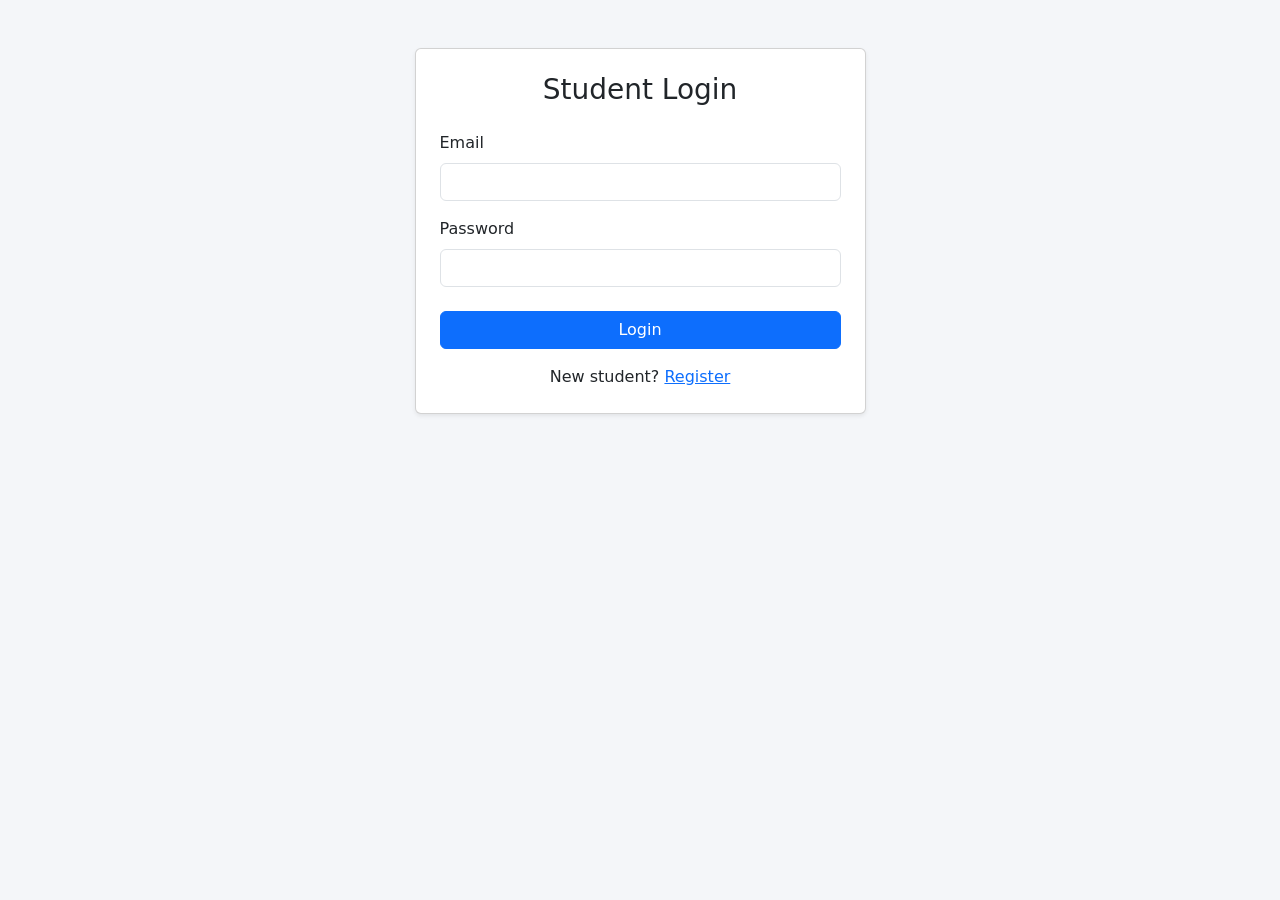
==== index.html @ 81b1f2cc "Quiz Project" ====
<!DOCTYPE html>
<html lang="en">
<head>
  <meta charset="UTF-8">
  <meta name="viewport" content="width=device-width, initial-scale=1.0">
  <title>Login | Student Quiz</title>
  <link href="https://cdn.jsdelivr.net/npm/bootstrap@5.3.8/dist/css/bootstrap.min.css" rel="stylesheet" integrity="sha384-sRIl4kxILFvY47J16cr9ZwB07vP4J8+LH7qKQnuqkuIAvNWLzeN8tE5YBujZqJLB" crossorigin="anonymous">
  <link rel="stylesheet" href="css/style.css">
  <script src="js/auth.js" defer></script>
</head>
<body>
  <main class="container py-5">
    <div class="row justify-content-center">
      <div class="col-12 col-md-8 col-lg-5">
        <div class="card shadow-sm">
          <div class="card-body p-4">
            <h1 class="h3 text-center mb-4">Student Login</h1>
            <div id="message" class="alert alert-danger d-none" role="alert"></div>
            <form id="loginForm" novalidate>
              <div class="mb-3">
                <label for="email" class="form-label">Email</label>
                <input id="email" name="email" type="email" class="form-control" autocomplete="email" required>
              </div>
              <div class="mb-4">
                <label for="password" class="form-label">Password</label>
                <input id="password" name="password" type="password" class="form-control" autocomplete="current-password" required>
              </div>
              <button type="submit" class="btn btn-primary w-100">Login</button>
            </form>
            <p class="text-center mt-3 mb-0">New student? <a href="register.html">Register</a></p>
          </div>
        </div>
      </div>
    </div>
  </main>
</body>
</html>
---- css/style.css ----
body {
  background-color: #f4f6f9;
}

.progress {
  height: 10px;
}

.answer-option {
  transition: background-color 0.2s;
}

.answer-option:hover {
  background-color: #eef4ff;
}
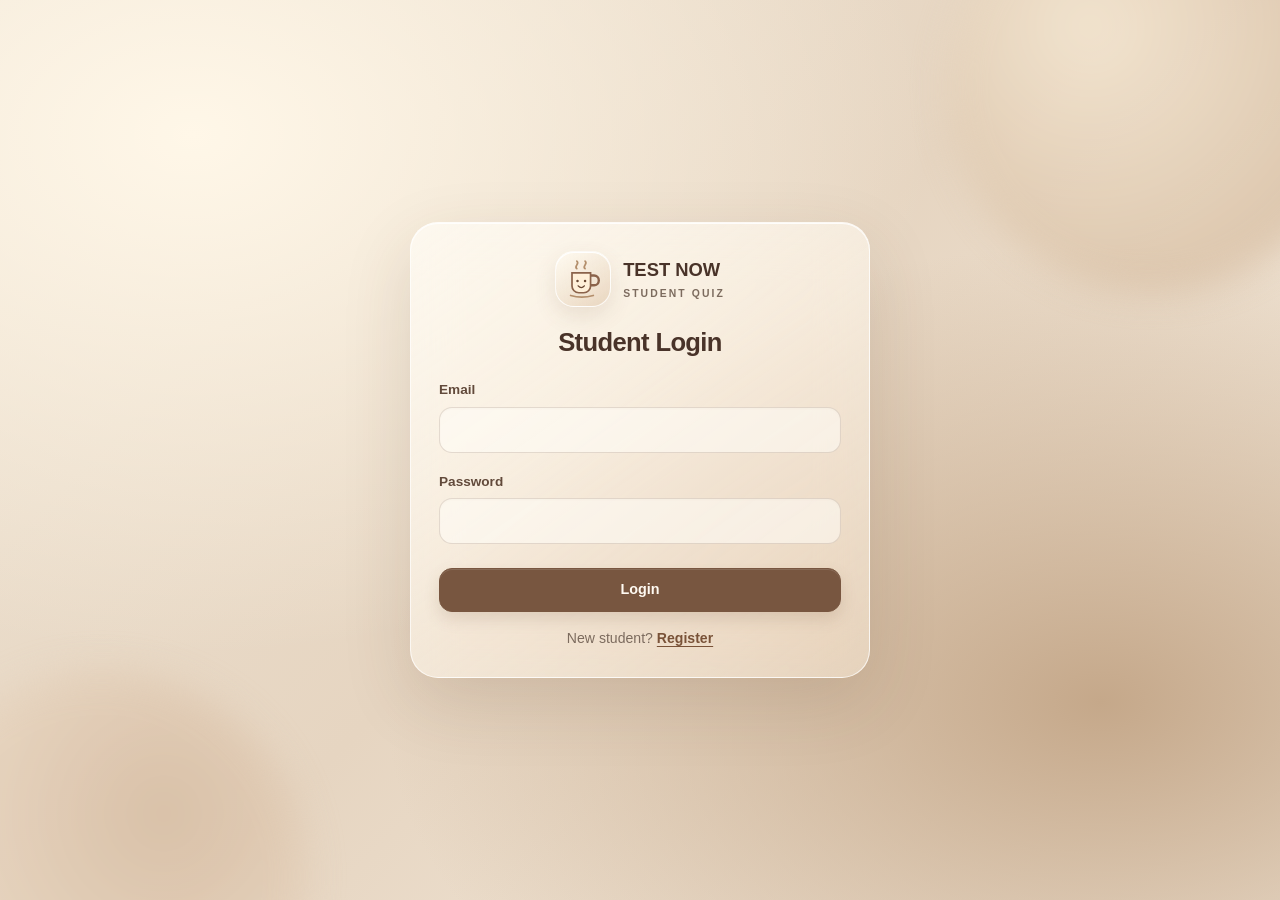
==== commit 05ca53d0: "update css" ====
--- a/index.html
+++ b/index.html
@@ -3,18 +3,35 @@
 <head>
   <meta charset="UTF-8">
   <meta name="viewport" content="width=device-width, initial-scale=1.0">
-  <title>Login | Student Quiz</title>
+  <title> Student Quiz</title>
   <link href="https://cdn.jsdelivr.net/npm/bootstrap@5.3.8/dist/css/bootstrap.min.css" rel="stylesheet" integrity="sha384-sRIl4kxILFvY47J16cr9ZwB07vP4J8+LH7qKQnuqkuIAvNWLzeN8tE5YBujZqJLB" crossorigin="anonymous">
   <link rel="stylesheet" href="css/style.css">
   <script src="js/auth.js" defer></script>
 </head>
-<body>
-  <main class="container py-5">
+<body class="auth-page login-page">
+  <main class="container app-shell">
     <div class="row justify-content-center">
       <div class="col-12 col-md-8 col-lg-5">
-        <div class="card shadow-sm">
-          <div class="card-body p-4">
-            <h1 class="h3 text-center mb-4">Student Login</h1>
+        <div class="card glass-card">
+          <div class="card-body">
+            <div class="brand-lockup">
+              <span class="brand-logo" aria-hidden="true">
+                <svg viewBox="0 0 64 64" xmlns="http://www.w3.org/2000/svg" fill="none">
+                  <path d="M43 27h5a7 7 0 0 1 0 14h-5" stroke="#8b634b" stroke-width="3.5" stroke-linecap="round"/>
+                  <path d="M16 23h27v19a10 10 0 0 1-10 10h-7a10 10 0 0 1-10-10V23Z" fill="#fff0d9" stroke="#8b634b" stroke-width="2.5"/>
+                  <path d="M23 17c-5-4 5-7 0-11m12 11c-5-4 5-7 0-11" stroke="#b38e6b" stroke-width="2.5" stroke-linecap="round"/>
+                  <circle cx="24" cy="35" r="1.8" fill="#674632"/>
+                  <circle cx="35" cy="35" r="1.8" fill="#674632"/>
+                  <path d="M25 42q4.5 5 9 0" stroke="#674632" stroke-width="2" stroke-linecap="round"/>
+                  <path d="M14 56q16 5 33 0" stroke="#b38e6b" stroke-width="2.5" stroke-linecap="round"/>
+                </svg>
+              </span>
+              <div class="brand-name">
+                <strong lang="ar" dir="rtl">TEST NOW </strong>
+                <span>STUDENT QUIZ</span>
+              </div>
+            </div>
+            <h1 class="h3 text-center page-title">Student Login</h1>
             <div id="message" class="alert alert-danger d-none" role="alert"></div>
             <form id="loginForm" novalidate>
               <div class="mb-3">
@@ -27,7 +44,7 @@
               </div>
               <button type="submit" class="btn btn-primary w-100">Login</button>
             </form>
-            <p class="text-center mt-3 mb-0">New student? <a href="register.html">Register</a></p>
+            <p class="text-center auth-footer">New student? <a href="register.html">Register</a></p>
           </div>
         </div>
       </div>
--- a/css/style.css
+++ b/css/style.css
@@ -1,15 +1,755 @@
+:root {
+  --espresso: #493329;
+  --coffee: #785640;
+  --latte: #c8a98d;
+  --cream: #fff8ef;
+  --muted: #7c6b5e;
+}
+
+* {
+  box-sizing: border-box;
+}
+
+html {
+  min-height: 100%;
+  background: #eee2d3;
+}
+
 body {
-  background-color: #f4f6f9;
+  min-height: 100vh;
+  min-height: 100svh;
+  margin: 0;
+  overflow-x: hidden;
+  color: var(--espresso);
+  font-family: "Segoe UI", Tahoma, Arial, sans-serif;
+  background:
+    radial-gradient(ellipse at 15% 15%, #fff7e8 0, transparent 48%),
+    radial-gradient(ellipse at 86% 78%, #c5a88a 0, transparent 46%),
+    linear-gradient(135deg, #eee3d3, #e6d5c1 50%, #f6ede0);
+  isolation: isolate;
+}
+
+body::before,
+body::after {
+  content: "";
+  position: fixed;
+  z-index: -1;
+  width: clamp(220px, 32vw, 460px);
+  aspect-ratio: 1;
+  border-radius: 50%;
+  pointer-events: none;
+  filter: blur(18px);
+}
+
+body::before {
+  top: -13%;
+  right: -6%;
+  background: radial-gradient(circle at 35% 35%, #fff5df, #b8906b);
+  opacity: 0.45;
+}
+
+body::after {
+  bottom: -20%;
+  left: -8%;
+  background: radial-gradient(circle at 65% 35%, #d0b296, #f8ecda);
+  opacity: 0.6;
+}
+
+.app-shell {
+  display: grid;
+  place-items: center;
+  min-height: 100vh;
+  min-height: 100svh;
+  padding: 24px 16px;
+}
+
+.app-shell > .row {
+  --bs-gutter-x: 0;
+  width: 100%;
+  margin: 0;
+}
+
+.glass-card {
+  width: 100%;
+  max-width: 460px;
+  margin-inline: auto;
+  overflow: hidden;
+  border: 1px solid rgb(255 255 255 / 72%);
+  border-radius: 28px;
+  background: linear-gradient(145deg, rgb(255 253 248 / 68%), rgb(255 247 235 / 40%));
+  box-shadow: 0 24px 70px rgb(82 54 34 / 14%), inset 0 1px 0 rgb(255 255 255 / 85%);
+  -webkit-backdrop-filter: blur(24px) saturate(125%);
+  backdrop-filter: blur(24px) saturate(125%);
+}
+
+.glass-card > .card-body {
+  padding: 28px;
+}
+
+.quiz-page .glass-card {
+  max-width: 700px;
+}
+
+.brand-lockup {
+  display: flex;
+  align-items: center;
+  justify-content: center;
+  gap: 12px;
+  margin-bottom: 20px;
+}
+
+.brand-logo {
+  display: grid;
+  place-items: center;
+  width: 56px;
+  height: 56px;
+  flex-shrink: 0;
+  border: 1px solid rgb(255 255 255 / 80%);
+  border-radius: 19px;
+  background: linear-gradient(145deg, rgb(255 251 241 / 92%), rgb(219 191 161 / 55%));
+  box-shadow: 0 9px 22px rgb(111 76 49 / 12%), inset 0 1px 0 #fff;
+  animation: coffee-bounce 3s ease-in-out infinite;
+}
+
+.brand-logo svg {
+  display: block;
+  width: 44px;
+  height: 44px;
+}
+
+.brand-name {
+  display: flex;
+  flex-direction: column;
+  gap: 3px;
+  text-align: left;
+}
+
+.brand-name strong {
+  color: var(--espresso);
+  font-size: 1.15rem;
+  font-weight: 700;
+}
+
+.brand-name span {
+  color: var(--muted);
+  font-size: 0.65rem;
+  font-weight: 600;
+  letter-spacing: 0.2em;
+}
+
+.page-title {
+  margin-bottom: 20px;
+  color: var(--espresso);
+  font-size: clamp(1.35rem, 2vw, 1.6rem);
+  font-weight: 650;
+  line-height: 1.2;
+  letter-spacing: -0.025em;
+}
+
+.form-label {
+  margin-bottom: 6px;
+  color: #624a3b;
+  font-size: 0.85rem;
+  font-weight: 600;
+}
+
+.form-control {
+  min-height: 44px;
+  padding: 10px 14px;
+  border: 1px solid rgb(120 86 64 / 19%);
+  border-radius: 13px;
+  color: var(--espresso);
+  font-size: 1rem;
+  background: rgb(255 253 248 / 55%);
+  box-shadow: inset 0 1px 2px rgb(120 86 64 / 3%);
+  transition: border-color 0.2s, background-color 0.2s, box-shadow 0.2s;
+}
+
+.form-control:focus {
+  border-color: rgb(120 86 64 / 55%);
+  color: var(--espresso);
+  background: rgb(255 253 248 / 82%);
+  box-shadow: 0 0 0 4px rgb(120 86 64 / 10%);
+}
+
+.btn {
+  min-height: 44px;
+  padding: 10px 20px;
+  border-radius: 13px;
+  font-size: 0.9rem;
+  font-weight: 600;
+  transition: background-color 0.2s, border-color 0.2s, box-shadow 0.2s, transform 0.2s;
+}
+
+.btn-primary {
+  --bs-btn-color: #fffaf2;
+  --bs-btn-bg: #785640;
+  --bs-btn-border-color: #785640;
+  --bs-btn-hover-color: #fffaf2;
+  --bs-btn-hover-bg: #624431;
+  --bs-btn-hover-border-color: #624431;
+  --bs-btn-active-bg: #543a2b;
+  --bs-btn-active-border-color: #543a2b;
+  --bs-btn-disabled-bg: #785640;
+  --bs-btn-disabled-border-color: #785640;
+  --bs-btn-focus-shadow-rgb: 120, 86, 64;
+  box-shadow: 0 7px 16px rgb(98 68 49 / 15%), inset 0 1px 0 rgb(255 255 255 / 12%);
+}
+
+.btn-outline-danger {
+  --bs-btn-color: #815842;
+  --bs-btn-border-color: rgb(129 88 66 / 35%);
+  --bs-btn-hover-color: #624431;
+  --bs-btn-hover-bg: rgb(129 88 66 / 10%);
+  --bs-btn-hover-border-color: #a68469;
+  --bs-btn-active-color: #624431;
+  --bs-btn-active-bg: rgb(129 88 66 / 15%);
+  --bs-btn-active-border-color: #a68469;
+  --bs-btn-focus-shadow-rgb: 120, 86, 64;
+  background: rgb(255 250 240 / 25%);
+}
+
+.btn:hover {
+  transform: translateY(-1px);
+}
+
+.auth-footer {
+  margin: 16px 0 0;
+  color: var(--muted);
+  font-size: 0.88rem;
+}
+
+a {
+  color: #795238;
+  font-weight: 600;
+  text-underline-offset: 3px;
+}
+
+a:hover {
+  color: #4e3424;
+}
+
+.text-secondary {
+  color: var(--muted) !important;
+}
+
+.alert {
+  padding: 12px 14px;
+  border-radius: 14px;
+  font-size: 0.88rem;
+  line-height: 1.5;
+}
+
+.alert-danger {
+  --bs-alert-color: #834b3e;
+  --bs-alert-bg: rgb(246 226 215 / 76%);
+  --bs-alert-border-color: rgb(170 108 87 / 19%);
+}
+
+.alert-success {
+  --bs-alert-color: #3e614a;
+  --bs-alert-bg: rgb(225 237 220 / 78%);
+  --bs-alert-border-color: rgb(93 130 88 / 20%);
+}
+
+.quiz-page .card-body > .d-flex {
+  margin-bottom: 18px !important;
+}
+
+.quiz-page #studentName,
+.result-page #studentName {
+  color: #795238;
+  overflow-wrap: anywhere;
+}
+
+#questionNumber {
+  display: inline-flex;
+  align-items: center;
+  padding: 5px 10px;
+  border: 1px solid rgb(120 86 64 / 12%);
+  border-radius: 20px;
+  color: #76543e;
+  font-size: 0.8rem;
+  background: rgb(255 249 238 / 48%);
+}
+
+#progressText {
+  align-self: center;
+  font-size: 0.8rem;
 }
 
 .progress {
-  height: 10px;
+  height: 8px;
+  border-radius: 20px;
+  background: rgb(120 86 64 / 11%);
+}
+
+.progress-bar {
+  border-radius: inherit;
+  background: linear-gradient(90deg, #a88261, #76523b);
+  transition: width 0.35s ease;
+}
+
+#questionText {
+  color: var(--espresso);
+  font-size: 1.1rem;
+  font-weight: 600;
+  line-height: 1.5;
+}
+
+#answers {
+  display: grid;
+  gap: 10px;
 }
 
 .answer-option {
-  transition: background-color 0.2s;
-}
-
-.answer-option:hover {
-  background-color: #eef4ff;
-}
+  position: relative;
+  display: block;
+  margin: 0;
+  cursor: pointer;
+  -webkit-tap-highlight-color: transparent;
+}
+
+.answer-input {
+  position: absolute;
+  width: 1px;
+  height: 1px;
+  padding: 0;
+  margin: -1px;
+  overflow: hidden;
+  clip-path: inset(50%);
+  border: 0;
+  white-space: nowrap;
+}
+
+.answer-text {
+  display: flex;
+  align-items: center;
+  min-height: 56px;
+  padding: 14px 48px 14px 16px;
+  border: 1px solid rgb(120 86 64 / 17%);
+  border-radius: 15px;
+  color: #5a4031;
+  font-size: 0.95rem;
+  line-height: 1.45;
+  overflow-wrap: anywhere;
+  background: rgb(255 251 243 / 43%);
+  box-shadow: inset 0 1px 0 rgb(255 255 255 / 60%);
+  transition: background-color 0.2s, border-color 0.2s, box-shadow 0.2s;
+}
+
+.answer-option:hover .answer-text {
+  border-color: rgb(120 86 64 / 40%);
+  background: rgb(255 252 246 / 75%);
+}
+
+.answer-input:checked + .answer-text {
+  border-color: #9d7555;
+  color: #4e3526;
+  background: linear-gradient(120deg, rgb(222 195 163 / 58%), rgb(255 248 232 / 80%));
+  box-shadow: 0 4px 12px rgb(120 86 64 / 7%), inset 0 1px 0 rgb(255 255 255 / 75%);
+}
+
+.answer-input:checked + .answer-text::after {
+  content: "✓";
+  position: absolute;
+  top: 50%;
+  right: 16px;
+  display: grid;
+  place-items: center;
+  width: 23px;
+  height: 23px;
+  border-radius: 7px;
+  color: #76523b;
+  font-size: 0.9rem;
+  font-weight: 700;
+  background: rgb(255 251 242 / 78%);
+  transform: translateY(-50%);
+}
+
+.answer-input:focus-visible + .answer-text {
+  outline: 3px solid rgb(120 86 64 / 48%);
+  outline-offset: 3px;
+}
+
+#nextButton {
+  display: block;
+  width: 100%;
+}
+
+.result-page #resultContent > .fs-5 {
+  padding: 14px;
+  border: 1px solid rgb(255 255 255 / 65%);
+  border-radius: 16px;
+  font-size: 1.05rem !important;
+  background: rgb(255 251 242 / 36%);
+}
+
+.badge {
+  padding: 8px 16px;
+  border-radius: 20px;
+  font-size: 0.85rem;
+}
+
+.text-bg-success {
+  color: #3e614a !important;
+  background: #e0eadc !important;
+}
+
+.text-bg-danger {
+  color: #834b3e !important;
+  background: #f0ddd2 !important;
+}
+
+@keyframes coffee-bounce {
+  0%, 100% {
+    transform: translateY(0) rotate(0);
+  }
+  35% {
+    transform: translateY(-5px) rotate(-4deg);
+  }
+  60% {
+    transform: translateY(-2px) rotate(3deg);
+  }
+  80% {
+    transform: translateY(0) rotate(0);
+  }
+}
+
+@media (max-width: 575.98px) {
+  .app-shell {
+    padding: 16px 12px;
+  }
+
+  .glass-card {
+    border-radius: 24px;
+  }
+
+  .glass-card > .card-body {
+    padding: 22px;
+  }
+
+  .brand-logo {
+    width: 48px;
+    height: 48px;
+    border-radius: 16px;
+  }
+
+  .brand-logo svg {
+    width: 38px;
+    height: 38px;
+  }
+
+  .quiz-page .btn-outline-danger {
+    min-height: 38px;
+    padding: 8px 14px;
+  }
+
+  #questionText {
+    font-size: 1rem;
+  }
+
+  .answer-text {
+    min-height: 50px;
+    padding: 12px 44px 12px 14px;
+    font-size: 0.9rem;
+  }
+}
+
+@media (max-height: 780px) {
+  .register-page .app-shell {
+    padding-block: 16px;
+  }
+
+  .register-page .glass-card > .card-body {
+    padding: 22px;
+  }
+
+  .register-page .brand-lockup {
+    margin-bottom: 12px;
+  }
+
+  .register-page .brand-logo {
+    width: 44px;
+    height: 44px;
+  }
+
+  .register-page .brand-logo svg {
+    width: 36px;
+    height: 36px;
+  }
+
+  .register-page .page-title {
+    margin-bottom: 16px;
+    font-size: 1.35rem;
+  }
+
+  .register-page .form-label {
+    margin-bottom: 5px;
+    font-size: 0.82rem;
+  }
+
+  .register-page .form-control {
+    min-height: 40px;
+    padding-block: 8px;
+    line-height: 1.25;
+  }
+
+  .register-page #registerForm .mb-3 {
+    margin-bottom: 12px !important;
+  }
+
+  .register-page #registerForm .mb-4 {
+    margin-bottom: 16px !important;
+  }
+
+  .register-page .auth-footer {
+    margin-top: 12px;
+  }
+
+  .quiz-page .app-shell {
+    padding-block: 12px;
+  }
+
+  .quiz-page .glass-card > .card-body {
+    padding: 20px;
+  }
+
+  .quiz-page .brand-lockup {
+    margin-bottom: 10px;
+  }
+
+  .quiz-page .brand-logo {
+    width: 40px;
+    height: 40px;
+  }
+
+  .quiz-page .brand-logo svg {
+    width: 32px;
+    height: 32px;
+  }
+
+  .quiz-page .page-title {
+    font-size: 1.25rem;
+  }
+
+  .quiz-page .card-body > .d-flex {
+    margin-bottom: 10px !important;
+  }
+
+  .quiz-page .btn-outline-danger {
+    min-height: 34px;
+    padding: 6px 12px;
+  }
+
+  .quiz-page .card-body > p {
+    margin-bottom: 10px !important;
+    font-size: 0.9rem;
+  }
+
+  .quiz-page #questionNumber {
+    padding: 4px 9px;
+    font-size: 0.75rem;
+  }
+
+  .quiz-page #progressText {
+    font-size: 0.75rem;
+  }
+
+  .quiz-page .progress {
+    height: 6px;
+    margin-bottom: 14px !important;
+  }
+
+  .quiz-page #questionText {
+    margin-bottom: 10px !important;
+    font-size: 0.95rem;
+    line-height: 1.35;
+  }
+
+  .quiz-page #answers {
+    gap: 8px;
+  }
+
+  .quiz-page .answer-text {
+    min-height: 44px;
+    padding: 10px 44px 10px 14px;
+    font-size: 0.88rem;
+    line-height: 1.35;
+  }
+
+  .quiz-page #nextButton {
+    min-height: 40px;
+    padding-block: 8px;
+    margin-top: 12px !important;
+  }
+}
+
+@media (max-height: 620px) {
+  .app-shell,
+  .register-page .app-shell,
+  .quiz-page .app-shell {
+    padding-block: 8px;
+  }
+
+  .glass-card > .card-body,
+  .register-page .glass-card > .card-body {
+    padding: 18px;
+  }
+
+  .brand-lockup,
+  .register-page .brand-lockup {
+    margin-bottom: 10px;
+  }
+
+  .brand-logo,
+  .register-page .brand-logo {
+    width: 40px;
+    height: 40px;
+    border-radius: 14px;
+  }
+
+  .brand-logo svg,
+  .register-page .brand-logo svg {
+    width: 32px;
+    height: 32px;
+  }
+
+  .page-title,
+  .register-page .page-title {
+    margin-bottom: 12px;
+    font-size: 1.25rem;
+  }
+
+  .register-page .form-label {
+    margin-bottom: 4px;
+    font-size: 0.78rem;
+    line-height: 1.2;
+  }
+
+  .register-page .form-control {
+    min-height: 38px;
+    padding-block: 8px;
+  }
+
+  .register-page #registerForm .mb-3 {
+    margin-bottom: 8px !important;
+  }
+
+  .register-page #registerForm .mb-4 {
+    margin-bottom: 12px !important;
+  }
+
+  .register-page .btn {
+    min-height: 40px;
+    padding-block: 8px;
+  }
+
+  .register-page .auth-footer {
+    margin-top: 10px;
+  }
+
+  .quiz-page .brand-lockup {
+    justify-content: flex-start;
+    min-height: 34px;
+    padding-right: 74px;
+    margin-bottom: 8px;
+    gap: 8px;
+  }
+
+  .quiz-page .brand-logo {
+    width: 32px;
+    height: 32px;
+    border-radius: 11px;
+  }
+
+  .quiz-page .brand-logo svg {
+    width: 28px;
+    height: 28px;
+  }
+
+  .quiz-page .brand-name strong {
+    font-size: 1rem;
+  }
+
+  .quiz-page .brand-name span {
+    font-size: 0.56rem;
+    letter-spacing: 0.14em;
+  }
+
+  .quiz-page .card-body > .d-flex {
+    position: absolute;
+    top: 18px;
+    right: 18px;
+    margin: 0 !important;
+  }
+
+  .quiz-page .card-body > .d-flex .page-title {
+    position: absolute;
+    width: 1px;
+    height: 1px;
+    overflow: hidden;
+    clip-path: inset(50%);
+    white-space: nowrap;
+  }
+
+  .quiz-page .btn-outline-danger {
+    min-height: 32px;
+    padding: 6px 10px;
+    font-size: 0.78rem;
+  }
+
+  .quiz-page .card-body > p {
+    margin-bottom: 8px !important;
+    font-size: 0.85rem;
+    line-height: 1.3;
+  }
+
+  .quiz-page .progress {
+    margin-bottom: 12px !important;
+  }
+
+  #questionText {
+    margin-bottom: 12px !important;
+    font-size: 0.95rem;
+  }
+
+  #answers {
+    gap: 8px;
+  }
+
+  .answer-text {
+    min-height: 44px;
+    padding-block: 10px;
+    font-size: 0.87rem;
+  }
+
+  .quiz-page #questionText {
+    margin-bottom: 8px !important;
+    font-size: 0.9rem;
+  }
+
+  .quiz-page #answers {
+    gap: 6px;
+  }
+
+  .quiz-page .answer-text {
+    min-height: 40px;
+    padding: 8px 40px 8px 12px;
+    font-size: 0.87rem;
+  }
+
+  .quiz-page #nextButton {
+    min-height: 38px;
+    margin-top: 10px !important;
+  }
+}
+
+@media (prefers-reduced-motion: reduce) {
+  *,
+  *::before,
+  *::after {
+    animation: none !important;
+    transition: none !important;
+  }
+}
